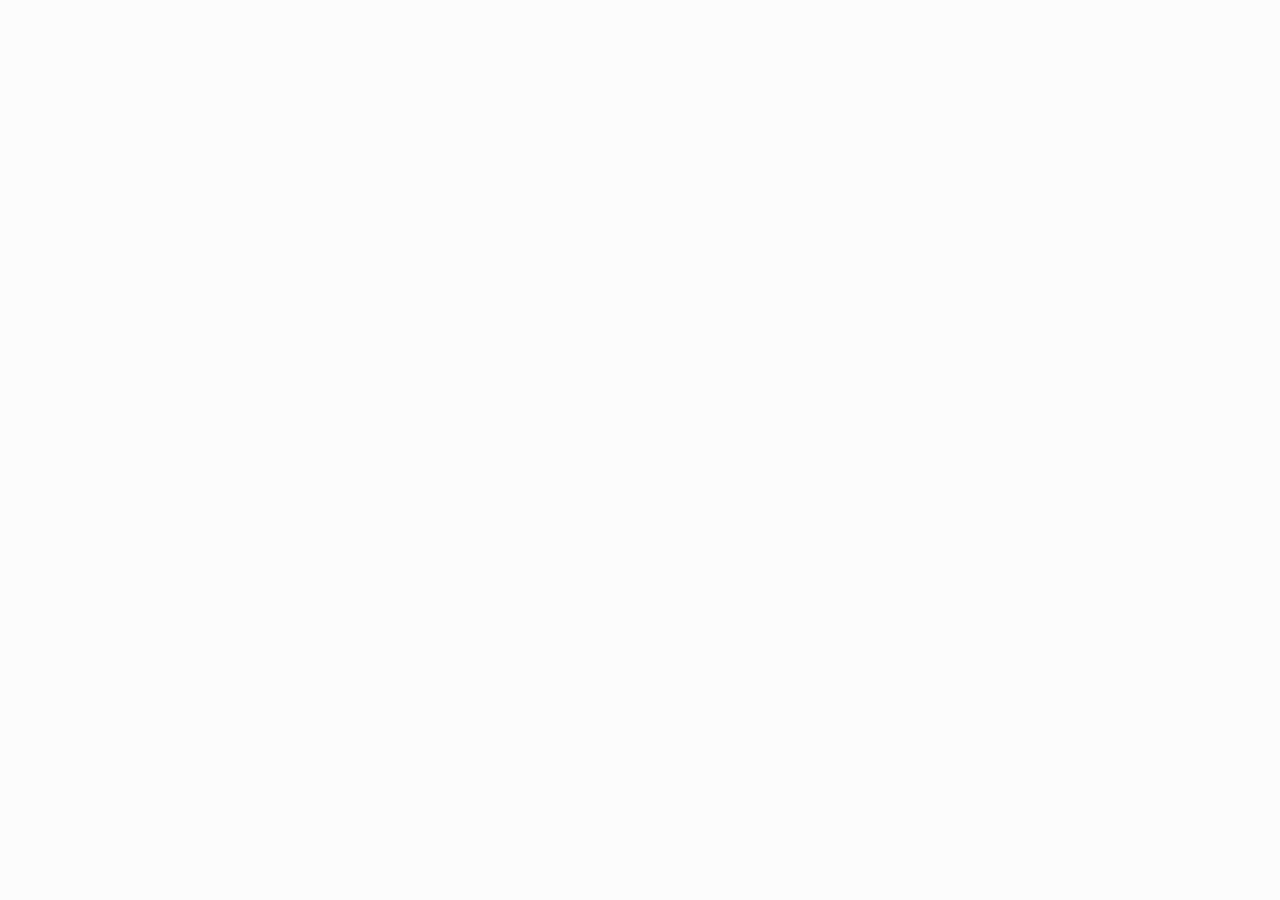
==== contact.html @ 9b388456 "123" ====
<!DOCTYPE html>
<html>
    <head>
        <meta charset="UTF-8">
    <meta http-equiv="X-UA-Compatible" content="IE=edge">
    <meta name="viewport" content="width=device-width, initial-scale=1.0">
    <link rel="stylesheet" href="styles/main.css">
    <link rel="stylesheet" href="styles/videos.css">
    <title>Contact</title>
    </head>
    <body>
        <div class="contact-container">
            <div class="banner"></div>
        </div>
    </body>
</html>
---- styles/main.css ----
:root {
    /* Base font size */
    font-size: 10px;

    /* Full grid area variable */
    --fullGrid: 1 / 1 / -1 / -1;
}

body {
    font-family: "Montserrat", Arial, sans-serif;
    background-color: #fcfcfc;
}

header {
    /* Create grid spanning viewport width & height */
    display: grid;
    grid-template-rows: 100vh;
    overflow: hidden;
    box-shadow: 0 0.2em 0.5em rgba(0, 0, 0, 0.5);
}

.video-bg {
    /* Span the full grid */
    grid-area: var(--fullGrid);

    /* Re-size video to cover full screen while maintaining aspect ratio */
    min-width: 100%;
    min-height: 100%;
    object-fit: cover;

    /* Display video below overlay */
    z-index: -1;
}

.video-bg::-webkit-media-controls {
    display: none !important;
}

.video-overlay {
    /* Span the full grid */
    grid-area: var(--fullGrid);

    /* Center Content */
    display: grid;
    justify-content: center;
    align-content: center;
    text-align: center;

    /* Semi-transparent background */
    background-color: rgba(0, 0, 0, 0.55);
}

h1 {
    font-size: calc(1.8em + 2.5vw);
    font-weight: 700;
    line-height: 1.5;
    letter-spacing: 0.02em;
    color: #fff;
    text-shadow: 0.05em 0.05em 0.05em rgba(0, 0, 0, 0.4);
}

main {
    padding: 5em 2em;
    max-width: 94em;
    margin: 0 auto;
}

h2 {
    font-size: calc(3em + 0.2vw);
    font-weight: 600;
    text-align: center;
    margin: 1.2em 0;
    color: #111;
}

p {
    font-size: calc(2em + 0.2vw);
    font-weight: 400;
    line-height: 2;
    color: #222;
}

::-moz-selection {
    background-color: rgba(0, 0, 0, 0.75);
    color: #fff;
}

::selection {
    background-color: rgba(0, 0, 0, 0.75);
    color: #fff;
}
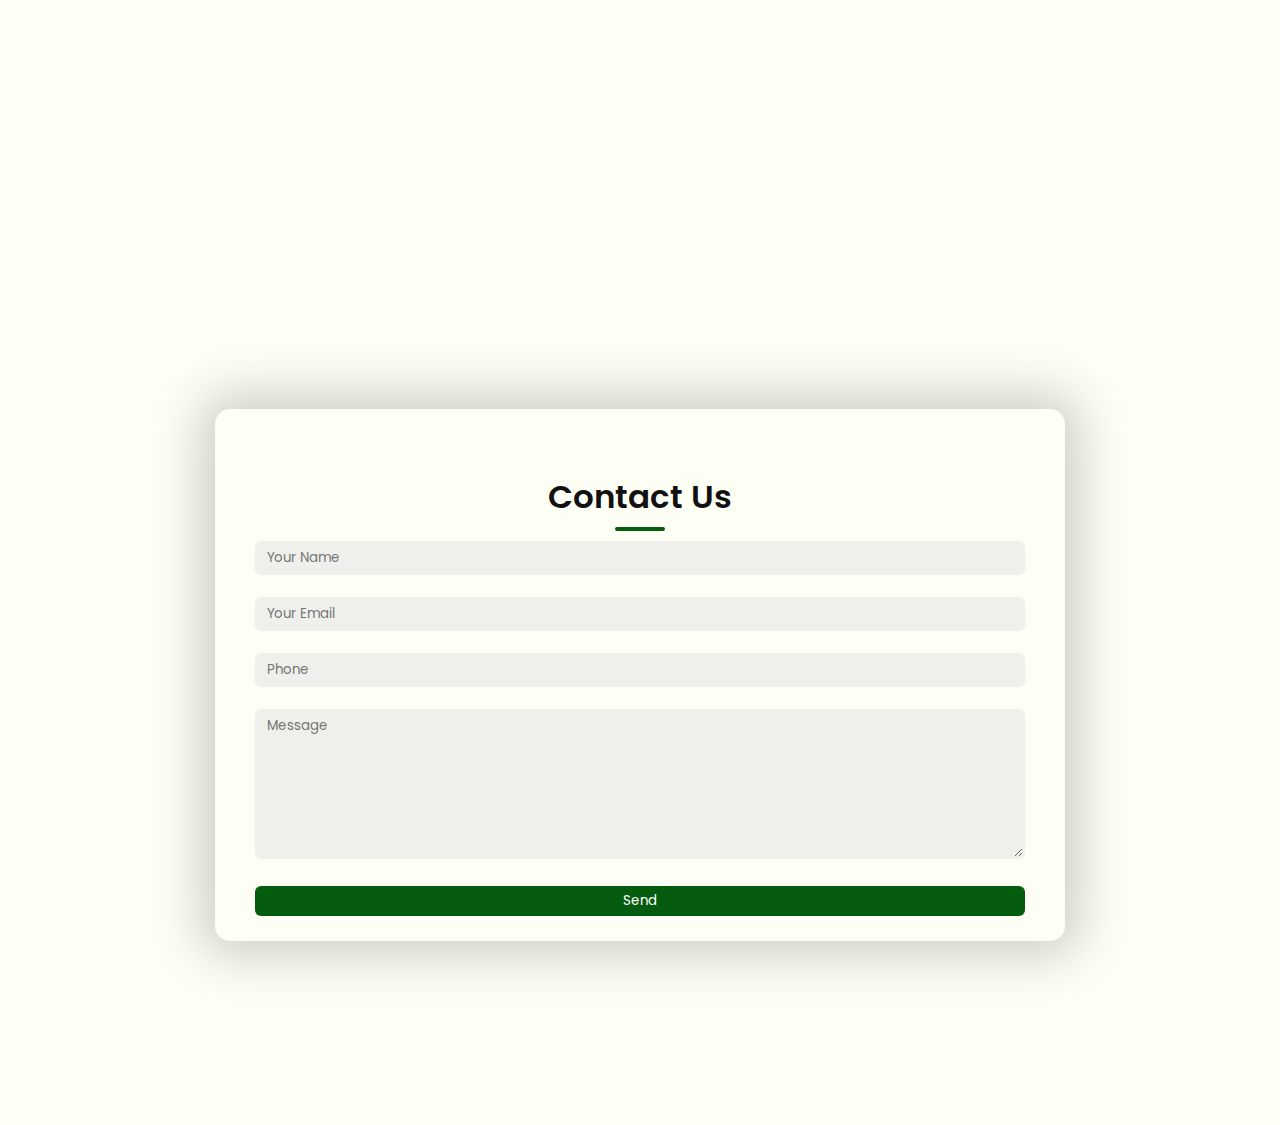
==== commit bee8b675: "yes" ====
--- a/contact.html
+++ b/contact.html
@@ -5,12 +5,26 @@
     <meta http-equiv="X-UA-Compatible" content="IE=edge">
     <meta name="viewport" content="width=device-width, initial-scale=1.0">
     <link rel="stylesheet" href="styles/main.css">
-    <link rel="stylesheet" href="styles/videos.css">
+    <link rel="stylesheet" href="styles/form.css">
     <title>Contact</title>
     </head>
     <body>
         <div class="contact-container">
             <div class="banner"></div>
         </div>
+        <body>
+            <div class="container">
+              <div class="contact-box">
+                <div class="left"></div>
+                <div class="right">
+                  <h2>Contact Us </h2>
+                  <input type="text" class="field" placeholder="Your Name">
+                  <input type="text" class="field" placeholder="Your Email">
+                  <input type="text" class="field" placeholder="Phone">
+                  <textarea placeholder="Message" class="field"></textarea>
+                  <button class="btn">Send</button>
+                </div>
+              </div>
+            </div>
     </body>
 </html>--- a/styles/main.css
+++ b/styles/main.css
@@ -1,18 +1,16 @@
 :root {
-    /* Base font size */
     font-size: 10px;
 
-    /* Full grid area variable */
     --fullGrid: 1 / 1 / -1 / -1;
 }
 
 body {
     font-family: "Montserrat", Arial, sans-serif;
-    background-color: #fcfcfc;
+    background-color: #fdfff5;
+    margin: 0px;
 }
 
 header {
-    /* Create grid spanning viewport width & height */
     display: grid;
     grid-template-rows: 100vh;
     overflow: hidden;
@@ -20,15 +18,10 @@
 }
 
 .video-bg {
-    /* Span the full grid */
     grid-area: var(--fullGrid);
-
-    /* Re-size video to cover full screen while maintaining aspect ratio */
     min-width: 100%;
     min-height: 100%;
-    object-fit: cover;
-
-    /* Display video below overlay */
+    object-fit: fill;
     z-index: -1;
 }
 
@@ -37,16 +30,11 @@
 }
 
 .video-overlay {
-    /* Span the full grid */
     grid-area: var(--fullGrid);
-
-    /* Center Content */
     display: grid;
     justify-content: center;
     align-content: center;
     text-align: center;
-
-    /* Semi-transparent background */
     background-color: rgba(0, 0, 0, 0.55);
 }
 
@@ -55,8 +43,19 @@
     font-weight: 700;
     line-height: 1.5;
     letter-spacing: 0.02em;
-    color: #fff;
+    color: white;
     text-shadow: 0.05em 0.05em 0.05em rgba(0, 0, 0, 0.4);
+    animation: fadein 3s;
+    -webkit-transition: opacity 2s ease-in;
+    -moz-transition: opacity 2s ease-in;
+    -o-transition: opacity 2s ease-in;
+    -ms-transition: opacity 2s ease-in;
+    transition: opacity 2s ease-in;
+}
+
+@keyframes fadein {
+    from { opacity: 0; }
+    to   { opacity: 1; }
 }
 
 main {
@@ -71,6 +70,12 @@
     text-align: center;
     margin: 1.2em 0;
     color: #111;
+    animation: fadein 3s;
+    -webkit-transition: opacity 2s ease-in;
+    -moz-transition: opacity 2s ease-in;
+    -o-transition: opacity 2s ease-in;
+    -ms-transition: opacity 2s ease-in;
+    transition: opacity 2s ease-in;
 }
 
 p {
@@ -89,3 +94,48 @@
     background-color: rgba(0, 0, 0, 0.75);
     color: #fff;
 }
+
+
+#Contact_us {
+  background-color: #055c0e;
+  border-style: solid;
+  border-color: rgba(0, 0, 0, 0);
+  padding: 3vh;
+  margin: 10px;
+  color: white;
+  text-decoration: none;
+  font-size: 20px;
+  border-radius: 50px;
+  position: fixed;
+  bottom: 10px;
+  display: flex;
+  right: 0;
+  transition: .5s ease-out 100ms;
+}
+
+#Contact_us:hover {
+  background-color: rgba(0, 0, 0, 0.5);
+  border-color: white;
+}
+
+.fade-in-section {
+    opacity: 0;
+    transform: translateY(20vh);
+    visibility: hidden;
+    transition: opacity 0.6s ease-out, transform 1.2s ease-out;
+    will-change: opacity, visibility;
+  }
+  .fade-in-section.is-visible {
+    opacity: 1;
+    transform: none;
+    visibility: visible;
+  }
+
+/* CONTACT CSS */
+.banner {
+  background-image: url("/media/images/business-people-and-lawyers-discussing-contract-pa-2022-09-06-04-31-46-utc.jpg");
+  width: 100%;
+  height: 25vh;
+  background-size: cover;
+  background-position: 15px;
+}--- a/styles/form.css
+++ b/styles/form.css
@@ -0,0 +1,125 @@
+@import url('http://fonts.googleapis.com/css2?family=Poppins&display=swap');
+
+*{
+  padding: 0;
+  margin: 0;
+  box-sizing: border-box;
+  font-family: 'Poppins', sans-serif;
+}
+
+body {
+  height: 100vh;
+  width: 100%;
+}
+
+.container {
+  position: relative;
+  width: 100%;
+  height: 100%;
+  display: flex;
+  justify-content: center;
+  align-items: center;
+  padding: 20px 100px;
+}
+
+.container:after {
+  content: '';
+  position: absolute;
+  width: 100%;
+  height: 100%;
+  left: 0;
+  top: 0;
+  z-index: -1;
+}
+
+.contact-box {
+  max-width: 850px;
+  border-radius: 15px;
+  display: grid;
+  grid-template-column: repeat(2, 1fr);
+  justify-content: center;
+  align-items: center;
+  text-align: center;
+  background-color: #fdfff5;
+  box-shadow: 0px 0px 50px 15px rgba(0, 0, 0, 0.19);
+}
+
+.left {
+  background: url('https://i.pinimg.com/originals/26/c1/a1/26c1a1794939a8a3eaa64e9ad8fb95dd.jpg') no-repeat center;
+  background-size: cover;
+  border-radius: 15px 0px 0px 15px;
+  outline-right: 2px solid orange;
+  width: 100%;
+  height: 100%;
+}
+
+.right
+{
+  padding: 25px 40px;
+}
+
+h2 {
+  position: relative;
+  padding: 0 0 10px;
+  margin-bottom: 10px;
+}
+
+h2:after {
+  content: '';
+  position: absolute;
+  left: 50%;
+  bottom: 0;
+  transform: translateX(-50%);  
+  height: 4px;
+  width: 50px;
+  border-radius: 2px;
+  background-color: #055c0e;
+}
+
+.field {
+  width: 100%;
+  border: 2px solid rgba(0, 0, 0, 0);
+  border-radius: 6px;
+  outline: none;
+  background-color: rgba(230, 230, 230, 0.6);
+  padding: 0.5rem 1rem;
+  font-size 1.1rem;
+  margin-bottom: 22px;
+  transition: 0.3s;
+}
+
+.field:hover {
+  background-color: rgba(0, 0, 0, 0.1);
+}
+
+textarea {
+  min-height: 150px;
+}
+
+.btn {
+  border-radius: 6px;
+  width: 100%;
+  padding: 0.5rem 1rem;
+  background-color: #055c0e;
+  color: #FFF;
+  font-size: 1.1 rem;
+  border: none;
+  outline: none;
+  cursor: pointer;
+  transition: 0.3s;
+}
+
+.btn:hover {
+  background-color: rgba(120, 104, 230, 0.5);
+  color: #333;
+  font-weight: 600;
+}
+
+.btn:focus {
+  outline: 2px solid orange;
+  transition: 0s;
+}
+
+.btn:active {
+  background-color: rgba(120, 104, 230, 0.8);
+}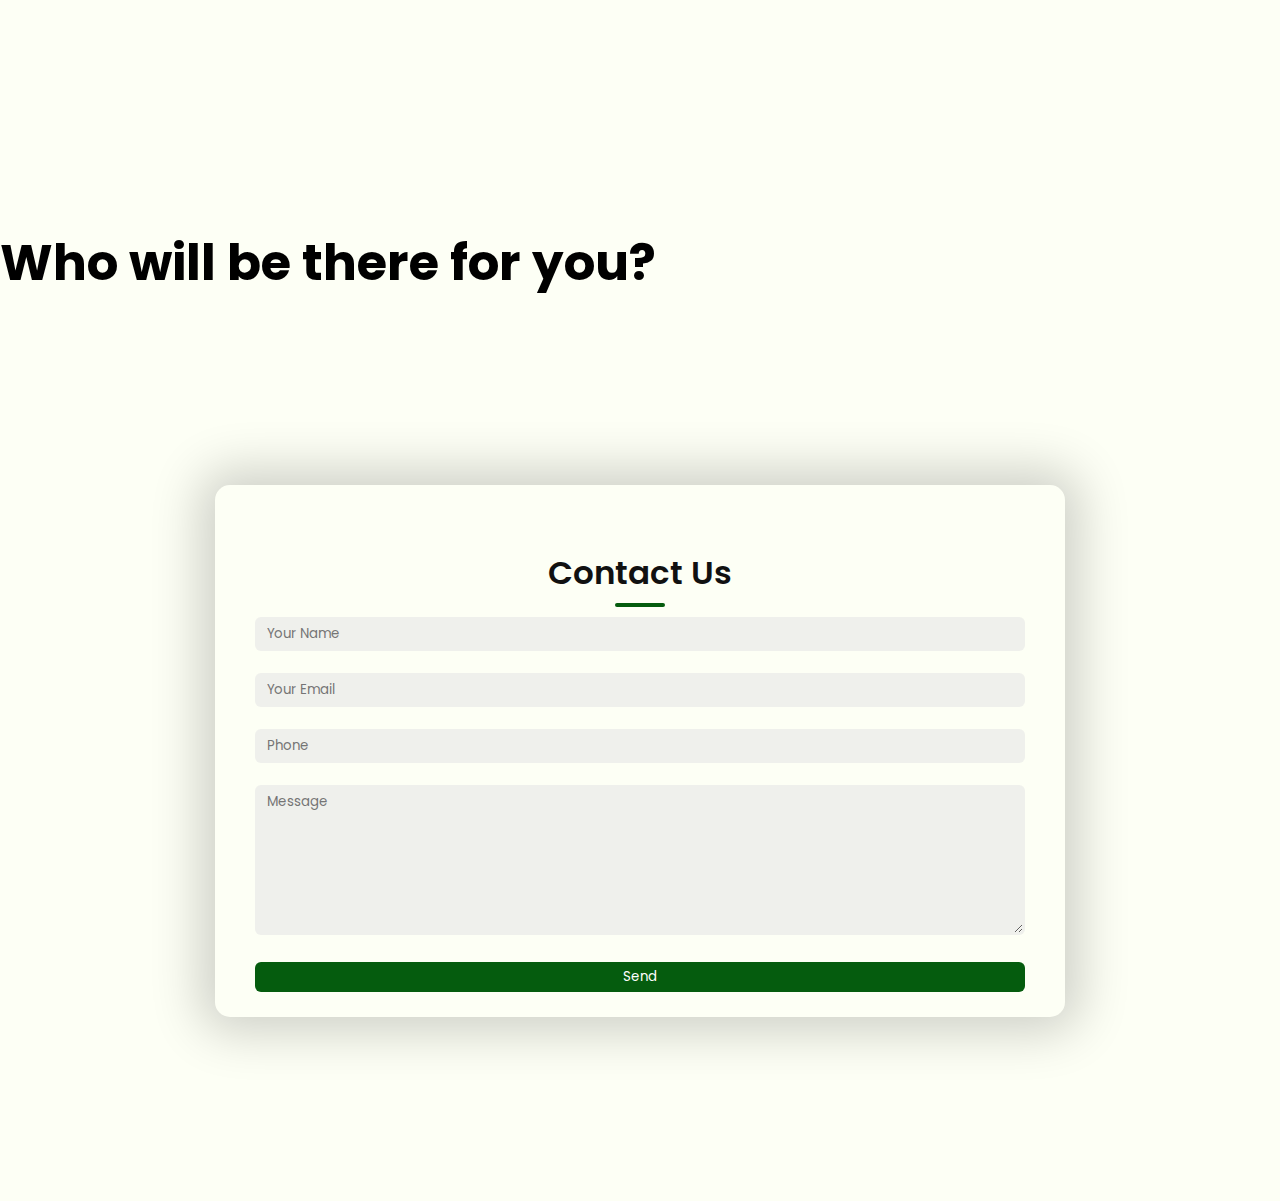
==== commit 83c74e4a: "Update contact.html" ====
--- a/contact.html
+++ b/contact.html
@@ -12,7 +12,7 @@
         <div class="contact-container">
             <div class="banner"></div>
         </div>
-        <body>
+        <h3 style="font-size:50px;">Who will be there for you?</h3>
             <div class="container">
               <div class="contact-box">
                 <div class="left"></div>
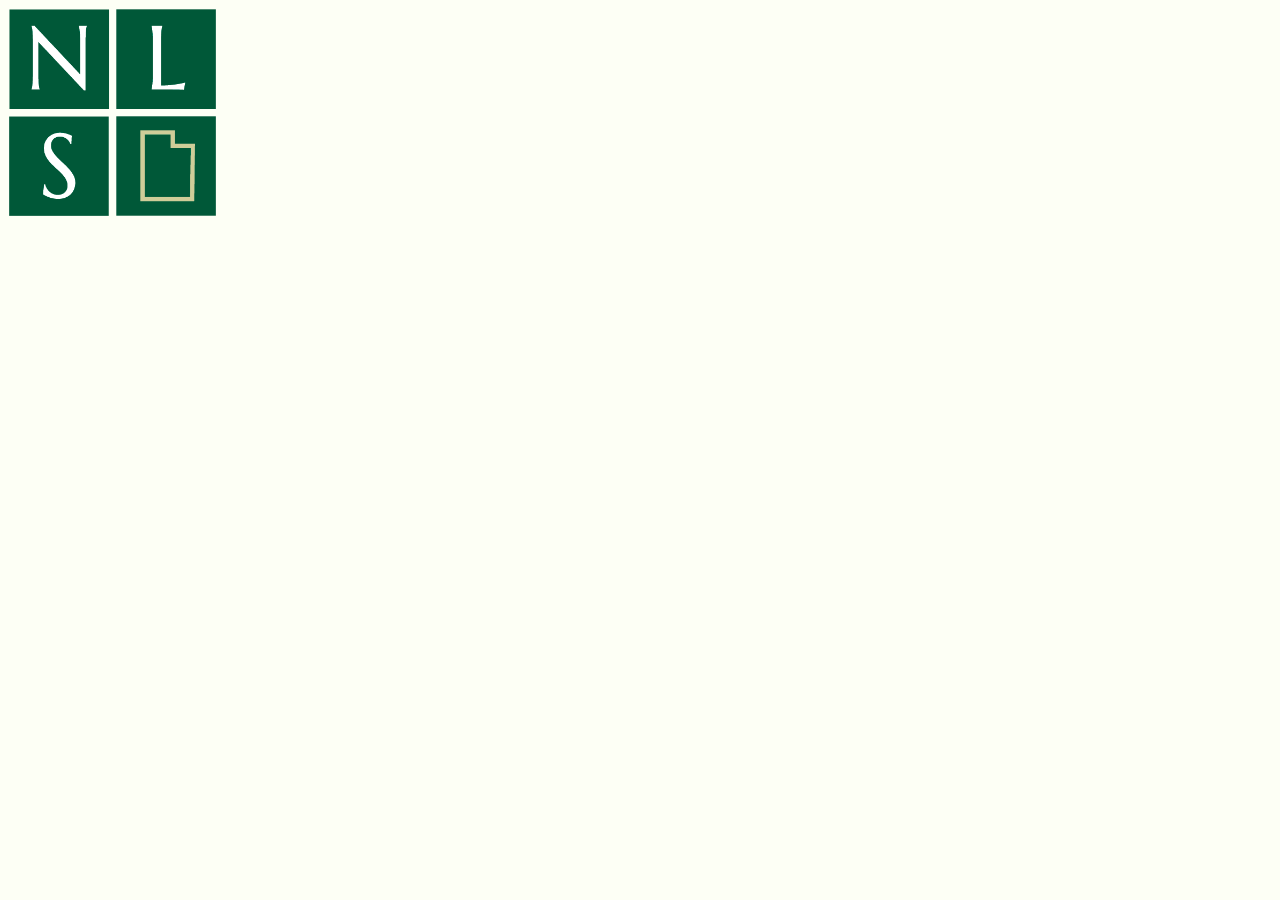
==== commit 6ceecacb: "Update contact.html" ====
--- a/contact.html
+++ b/contact.html
@@ -5,26 +5,22 @@
     <meta http-equiv="X-UA-Compatible" content="IE=edge">
     <meta name="viewport" content="width=device-width, initial-scale=1.0">
     <link rel="stylesheet" href="styles/main.css">
-    <link rel="stylesheet" href="styles/form.css">
+    <link rel="stylesheet" href="styles/videos.css">
     <title>Contact</title>
     </head>
     <body>
         <div class="contact-container">
-            <div class="banner"></div>
+            <div class="banner">
+                <a href="index.html" class="logo-container">
+                    <img src="media/images/NLS+Full+Color+Logo.png">
+                </a>
+            </div>
         </div>
-        <h3 style="font-size:50px;">Who will be there for you?</h3>
-            <div class="container">
-              <div class="contact-box">
-                <div class="left"></div>
-                <div class="right">
-                  <h2>Contact Us </h2>
-                  <input type="text" class="field" placeholder="Your Name">
-                  <input type="text" class="field" placeholder="Your Email">
-                  <input type="text" class="field" placeholder="Phone">
-                  <textarea placeholder="Message" class="field"></textarea>
-                  <button class="btn">Send</button>
-                </div>
-              </div>
+        <div>
+            <div class="people">
+                <img scr="media/images/Aaron.jpeg">
+
             </div>
+        </div>
     </body>
 </html>--- a/styles/main.css
+++ b/styles/main.css
@@ -137,5 +137,14 @@
   width: 100%;
   height: 25vh;
   background-size: cover;
+<<<<<<< HEAD
   background-position: 15px;
+=======
+  background-position: top;
+}
+
+.logo-container > img {
+  margin: 1vh;
+  height: 23vh;
+>>>>>>> 94cd0cf9589993b290bc6a34d94be78311002e41
 }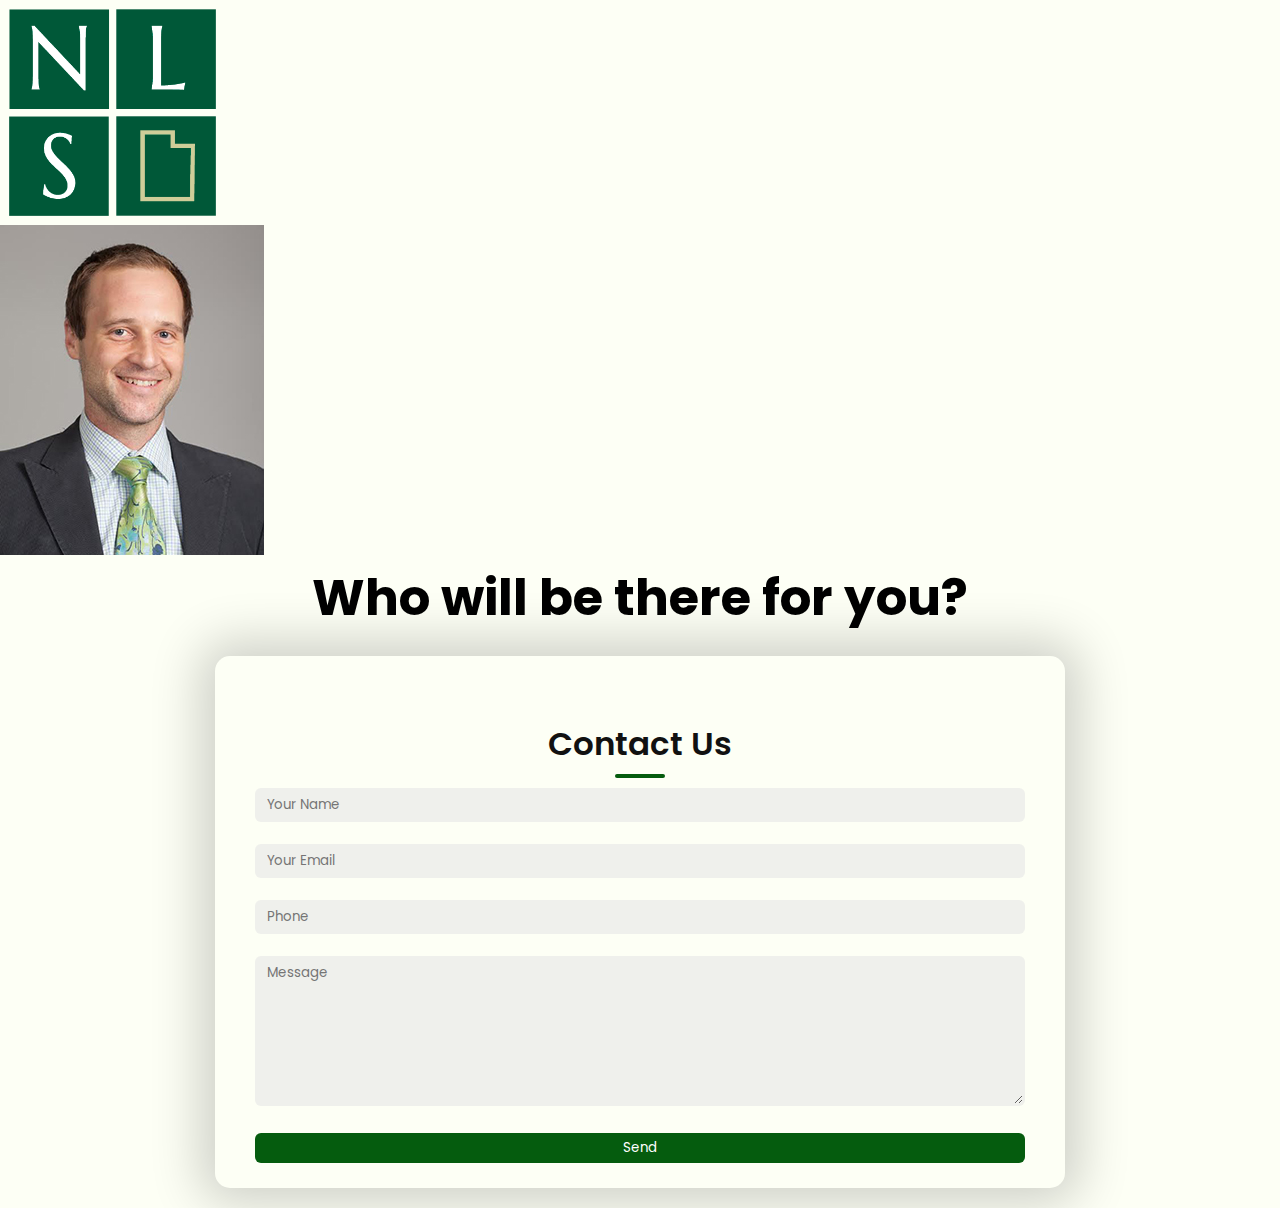
==== commit 7dcb0e6a: "Update contact.html" ====
--- a/contact.html
+++ b/contact.html
@@ -5,22 +5,34 @@
     <meta http-equiv="X-UA-Compatible" content="IE=edge">
     <meta name="viewport" content="width=device-width, initial-scale=1.0">
     <link rel="stylesheet" href="styles/main.css">
-    <link rel="stylesheet" href="styles/videos.css">
-    <title>Contact</title>
+    <link rel="stylesheet" href="styles/form.css">
+    <title>Contact Us</title>
+    </head>
+    <body>
     </head>
     <body>
         <div class="contact-container">
-            <div class="banner">
-                <a href="index.html" class="logo-container">
-                    <img src="media/images/NLS+Full+Color+Logo.png">
-                </a>
-            </div>
+         <div class="banner">
+            <a href="index.html" class="logo-container">
+                <img src="media/images/NLS+Full+Color+Logo.png">
+            </a>
         </div>
         <div>
-            <div class="people">
-                <img scr="media/images/Aaron.jpeg">
+            <img src="media/images/Aaron.jpeg" alt="Aaron C. Garret">
+        <h4>Who will be there for you?</h3>
+            <div class="container">
+              <div class="contact-box">
+                <div class="left"></div>
+                <div class="right">
+                  <h2>Contact Us </h2>
+                  <input type="text" class="field" placeholder="Your Name">
+                  <input type="text" class="field" placeholder="Your Email">
+                  <input type="text" class="field" placeholder="Phone">
+                  <textarea placeholder="Message" class="field"></textarea>
+                  <button class="btn">Send</button>
+                </div>
+              </div>
+            </div>
 
-            </div>
-        </div>
     </body>
 </html>--- a/styles/main.css
+++ b/styles/main.css
@@ -137,14 +137,15 @@
   width: 100%;
   height: 25vh;
   background-size: cover;
-<<<<<<< HEAD
-  background-position: 15px;
-=======
   background-position: top;
 }
 
 .logo-container > img {
   margin: 1vh;
   height: 23vh;
->>>>>>> 94cd0cf9589993b290bc6a34d94be78311002e41
+}
+
+h4 {
+    text-align: center;
+    font-size: 50px;
 }--- a/styles/form.css
+++ b/styles/form.css
@@ -0,0 +1,125 @@
+@import url('http://fonts.googleapis.com/css2?family=Poppins&display=swap');
+/*from codepen*/
+*{
+  padding: 0;
+  margin: 0;
+  box-sizing: border-box;
+  font-family: 'Poppins', sans-serif;
+}
+
+body {
+  height: 100vh;
+  width: 100%;
+}
+
+.container {
+  position: relative;
+  width: 100%;
+  height: 100%;
+  display: flex;
+  justify-content: center;
+  align-items: center;
+  padding: 20px 100px;
+}
+
+.container:after {
+  content: '';
+  position: absolute;
+  width: 100%;
+  height: 100%;
+  left: 0;
+  top: 0;
+  z-index: -1;
+}
+
+.contact-box {
+  max-width: 850px;
+  border-radius: 15px;
+  display: grid;
+  grid-template-column: repeat(2, 1fr);
+  justify-content: center;
+  align-items: center;
+  text-align: center;
+  background-color: #fdfff5;
+  box-shadow: 0px 0px 50px 15px rgba(0, 0, 0, 0.19);
+}
+
+.left {
+  background: url('https://i.pinimg.com/originals/26/c1/a1/26c1a1794939a8a3eaa64e9ad8fb95dd.jpg') no-repeat center;
+  background-size: cover;
+  border-radius: 15px 0px 0px 15px;
+  outline-right: 2px solid orange;
+  width: 100%;
+  height: 100%;
+}
+
+.right
+{
+  padding: 25px 40px;
+}
+
+h2 {
+  position: relative;
+  padding: 0 0 10px;
+  margin-bottom: 10px;
+}
+
+h2:after {
+  content: '';
+  position: absolute;
+  left: 50%;
+  bottom: 0;
+  transform: translateX(-50%);  
+  height: 4px;
+  width: 50px;
+  border-radius: 2px;
+  background-color: #055c0e;
+}
+
+.field {
+  width: 100%;
+  border: 2px solid rgba(0, 0, 0, 0);
+  border-radius: 6px;
+  outline: none;
+  background-color: rgba(230, 230, 230, 0.6);
+  padding: 0.5rem 1rem;
+  font-size 1.1rem;
+  margin-bottom: 22px;
+  transition: 0.3s;
+}
+
+.field:hover {
+  background-color: rgba(0, 0, 0, 0.1);
+}
+
+textarea {
+  min-height: 150px;
+}
+
+.btn {
+  border-radius: 6px;
+  width: 100%;
+  padding: 0.5rem 1rem;
+  background-color: #055c0e;
+  color: #FFF;
+  font-size: 1.1 rem;
+  border: none;
+  outline: none;
+  cursor: pointer;
+  transition: 0.3s;
+}
+
+.btn:hover {
+  background-color: rgba(120, 104, 230, 0.5);
+  color: #333;
+  font-weight: 600;
+}
+
+.btn:focus {
+  outline: 2px solid orange;
+  transition: 0s;
+}
+
+.btn:active {
+  background-color: rgba(120, 104, 230, 0.8);
+}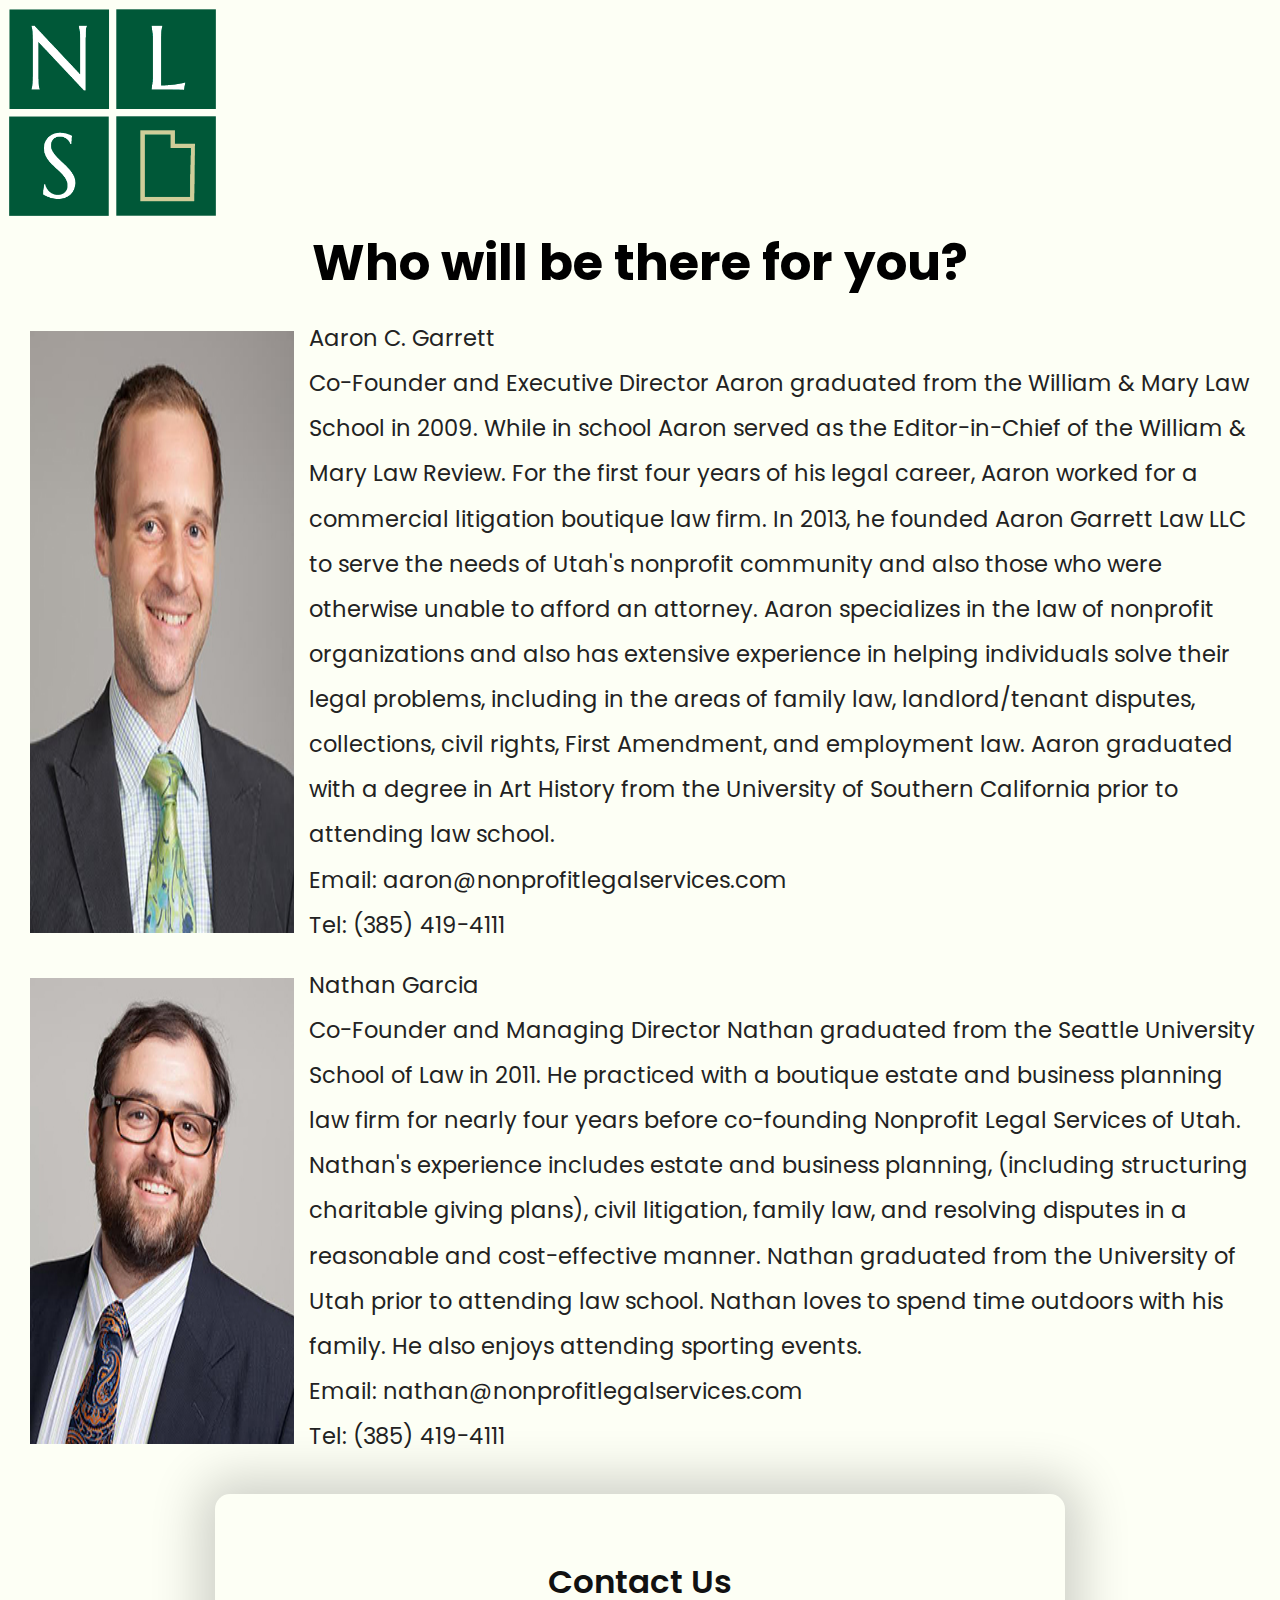
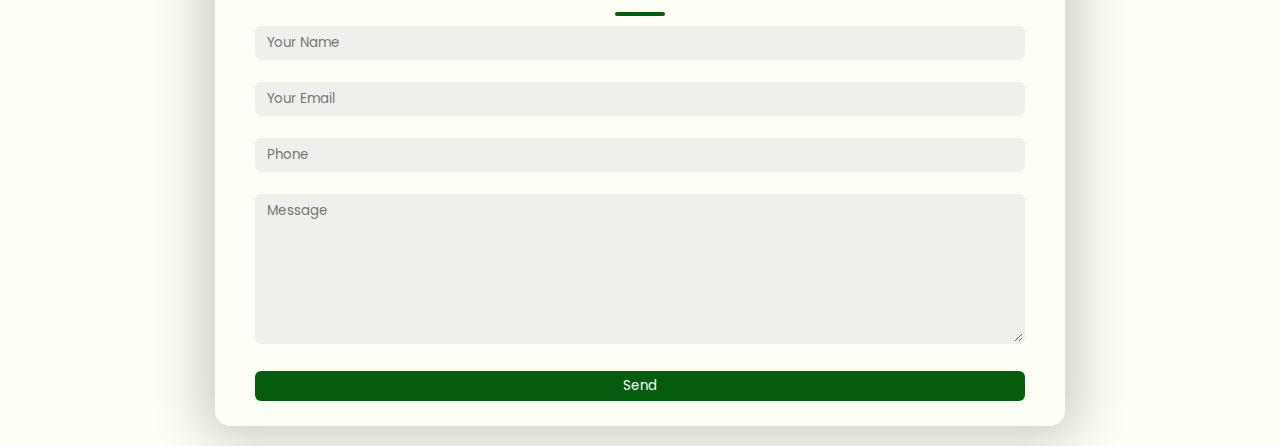
==== commit 3750fe4b: "yr" ====
--- a/contact.html
+++ b/contact.html
@@ -18,8 +18,38 @@
             </a>
         </div>
         <div>
-            <img src="media/images/Aaron.jpeg" alt="Aaron C. Garret">
+            
+            
         <h4>Who will be there for you?</h3>
+            <div>
+                <div class="attorneys">
+                <img src="media/images/Aaron.jpeg" alt="Aaron C. Garret">
+                <p>Aaron C. Garrett
+                    <br/>
+                    Co-Founder and Executive Director
+                    Aaron graduated from the William & Mary Law School in 2009.  While in school Aaron served as the Editor-in-Chief of the William & Mary Law Review.  For the first four years of his legal career, Aaron worked for a commercial litigation boutique law firm.  In 2013, he founded Aaron Garrett Law LLC to serve the needs of Utah's nonprofit community and also those who were otherwise unable to afford an attorney.  Aaron specializes in the law of nonprofit organizations and also has extensive experience in helping individuals solve their legal problems, including in the areas of family law, landlord/tenant disputes, collections, civil rights, First Amendment, and employment law.  Aaron graduated with a degree in Art History from the University of Southern California prior to attending law school.
+                    <br/>
+                    Email:  aaron@nonprofitlegalservices.com
+                    <br/>
+                    Tel: (385) 419-4111</p>
+                </div>
+                <div class="attorneys">
+                    <img src="media/images/Nathan.jpeg" alt="Aaron C. Garret">
+                    <p>Nathan Garcia
+                        <br/>
+                        Co-Founder and Managing Director
+                        Nathan graduated from the Seattle University School of Law in 2011. He practiced with a boutique estate and business planning law firm for nearly four years before co-founding Nonprofit Legal Services of Utah.
+Nathan's experience includes estate and business planning, (including structuring charitable giving plans), civil litigation, family law, and resolving disputes in a reasonable and cost-effective manner. Nathan graduated from the University of Utah prior to attending law school.
+Nathan loves to spend time outdoors with his family. He also enjoys attending sporting events.
+                        <br/>
+                        Email: nathan@nonprofitlegalservices.com
+                        <br/>
+                        Tel: (385) 419-4111</p>
+                    </div>
+    
+            
+
+            
             <div class="container">
               <div class="contact-box">
                 <div class="left"></div>
--- a/styles/main.css
+++ b/styles/main.css
@@ -148,4 +148,14 @@
 h4 {
     text-align: center;
     font-size: 50px;
+}
+
+.attorneys {
+    display: flex;
+    margin: 15px;
+}
+
+.attorneys > img {
+    display: flex;
+    margin: 15px;
 }